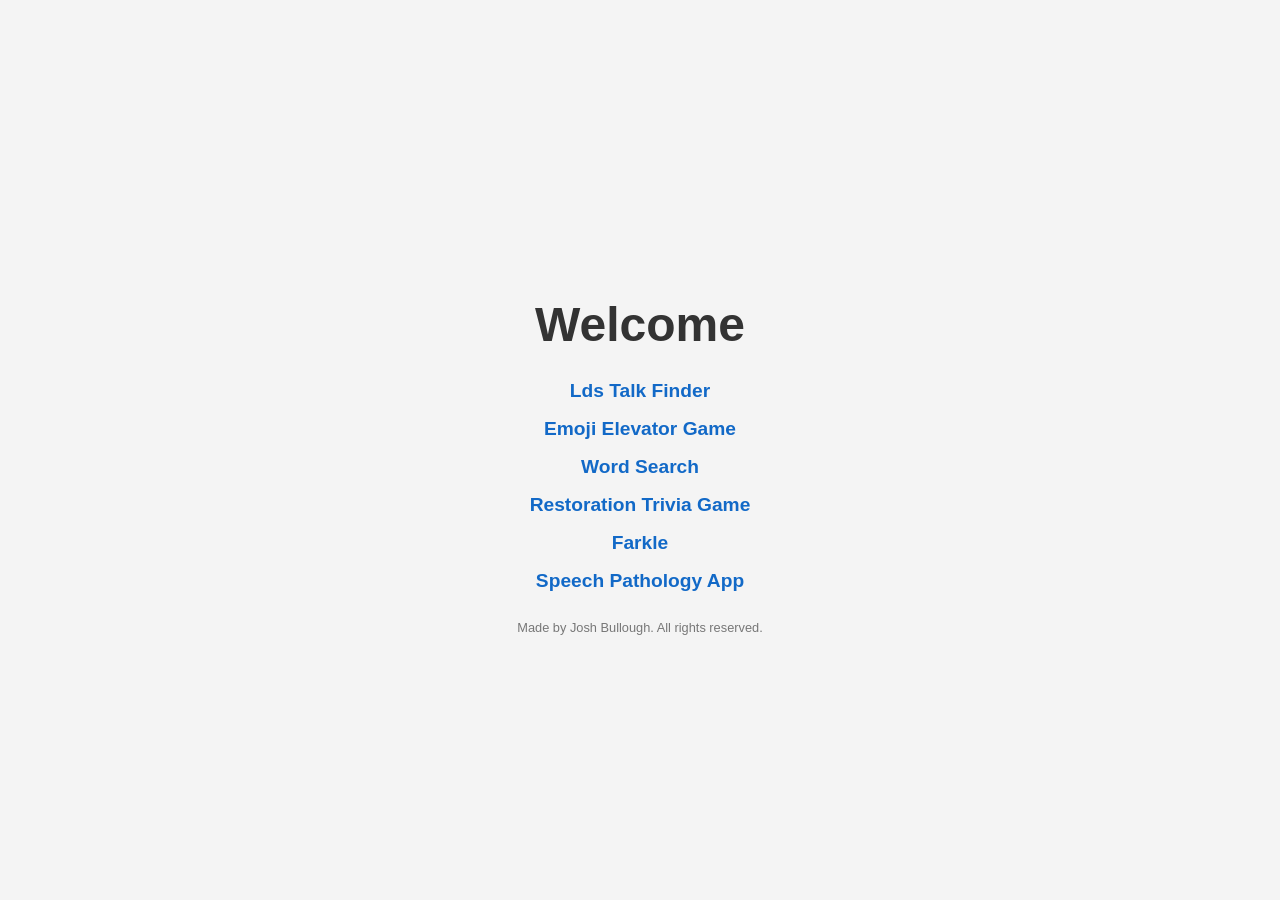
==== index.html @ 5ce68350 "updated links" ====
<!doctype html>

<html>
    <head>
        <meta charset="utf-8">
        <meta name="viewport" content="width=device-width,initial-scale=1"/>
        <title>Creative Lounge</title>

        <!-- Load external CSS styles -->
        <link rel="stylesheet" href="styles.css">

    </head>

    <body>
        <h1>Welcome</h1>
        <div class="links-container">
            <div class="link-card"><a href="/talk-finder/" target="_blank">Lds Talk Finder</a></div>
            <div class="link-card"><a href="/emoji-elevator-game/" target="_blank">Emoji Elevator Game</a></div>
            <div class="link-card"><a href="/word-search/" target="_blank">Word Search</a></div>
            <div class="link-card"><a href="/church-trivia-game/" target="_blank">Restoration Trivia Game</a></div>
            <div class="link-card"><a href="/farkle/" target="_blank">Farkle</a></div>
            <div class="link-card"><a href="/speech-pathology-app/" target="_blank">Speech Pathology App</a></div>
        </div>
        <footer>
            Made by Josh Bullough. All rights reserved.
        </footer>
        <script src="scripts.js"></script>
    </body>

</html>
---- styles.css ----
/* Place your CSS styles in this file */

body {
    font-family: 'Roboto', sans-serif;
    background-color: #f4f4f4;
    color: #333;
    margin: 0;
    padding: 0;
    display: flex;
    flex-direction: column;
    align-items: center;
    justify-content: center;
    height: 100vh;
    text-align: center;
    transition: all 4s linear;
}

h1 {
    margin-bottom: 20px;
    font-size: 3em;
    cursor: pointer;
}

/* h1:hover + .rotater {
    transform: rotate(360deg);
} */

.links-container {
    display: flex;
    flex-direction: column;
    align-items: center;
}

.links-container a {
    text-decoration: none;
    color: #1269c7;
    margin: 10px 0;
    font-weight: 700;
    font-size: 1.2em;
    transition: font-size 1s linear;
}

.links-container a:hover {
    font-size: 1.3em;
}

.link-card {
    padding: 8px;
}

footer {
    margin-top: 20px;
    font-size: 0.8em;
    color: #777;
}

@media (max-width: 600px) {
    h1 {
        font-size: 2em;
    }
    .links a {
        font-size: 1em;
    }
}
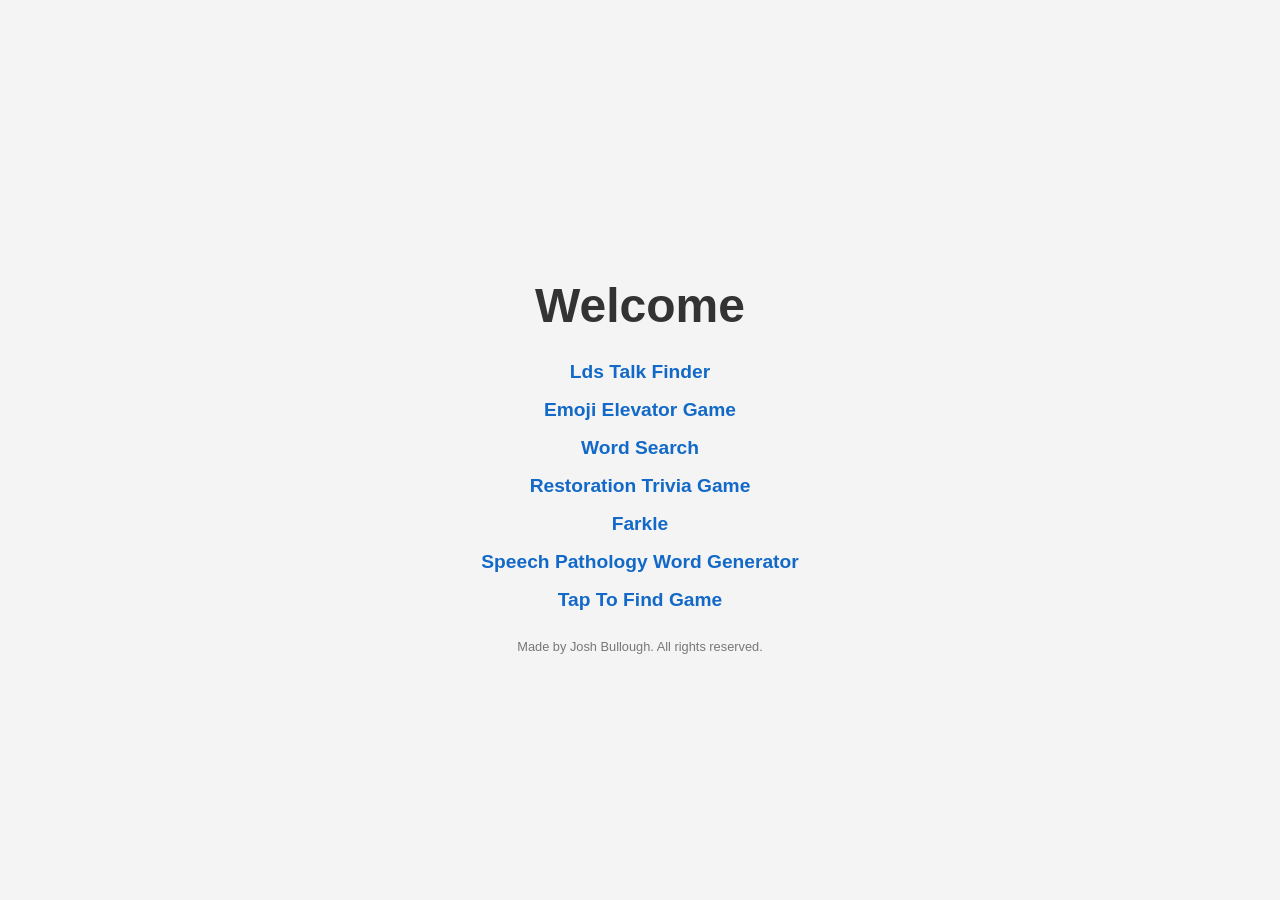
==== commit a75256f5: "Updated and added links" ====
--- a/index.html
+++ b/index.html
@@ -19,7 +19,8 @@
             <div class="link-card"><a href="/word-search/" target="_blank">Word Search</a></div>
             <div class="link-card"><a href="/church-trivia-game/" target="_blank">Restoration Trivia Game</a></div>
             <div class="link-card"><a href="/farkle/" target="_blank">Farkle</a></div>
-            <div class="link-card"><a href="/speech-pathology-app/" target="_blank">Speech Pathology App</a></div>
+            <div class="link-card"><a href="/speech-pathology-app/" target="_blank">Speech Pathology Word Generator</a></div>
+            <div class="link-card"><a href="/tap-to-find/" target="_blank">Tap To Find Game</a></div>
         </div>
         <footer>
             Made by Josh Bullough. All rights reserved.
@@ -27,4 +28,4 @@
         <script src="scripts.js"></script>
     </body>
 
-</html>+</html>
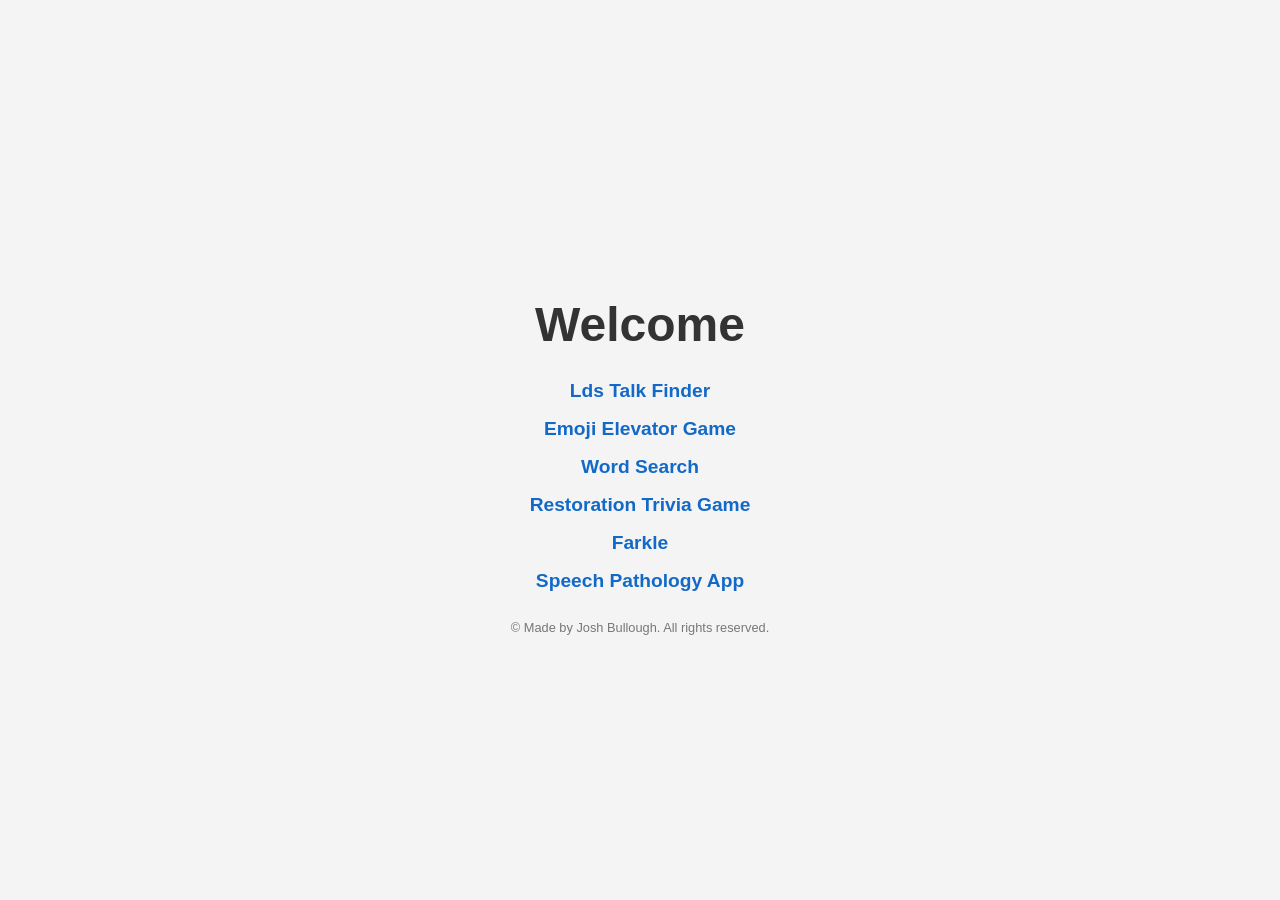
==== commit 6f1485e5: "added missing copyright symbol" ====
--- a/index.html
+++ b/index.html
@@ -19,13 +19,12 @@
             <div class="link-card"><a href="/word-search/" target="_blank">Word Search</a></div>
             <div class="link-card"><a href="/church-trivia-game/" target="_blank">Restoration Trivia Game</a></div>
             <div class="link-card"><a href="/farkle/" target="_blank">Farkle</a></div>
-            <div class="link-card"><a href="/speech-pathology-app/" target="_blank">Speech Pathology Word Generator</a></div>
-            <div class="link-card"><a href="/tap-to-find/" target="_blank">Tap To Find Game</a></div>
+            <div class="link-card"><a href="/speech-pathology-app/" target="_blank">Speech Pathology App</a></div>
         </div>
         <footer>
-            Made by Josh Bullough. All rights reserved.
+            © Made by Josh Bullough. All rights reserved.
         </footer>
         <script src="scripts.js"></script>
     </body>
 
-</html>
+</html>
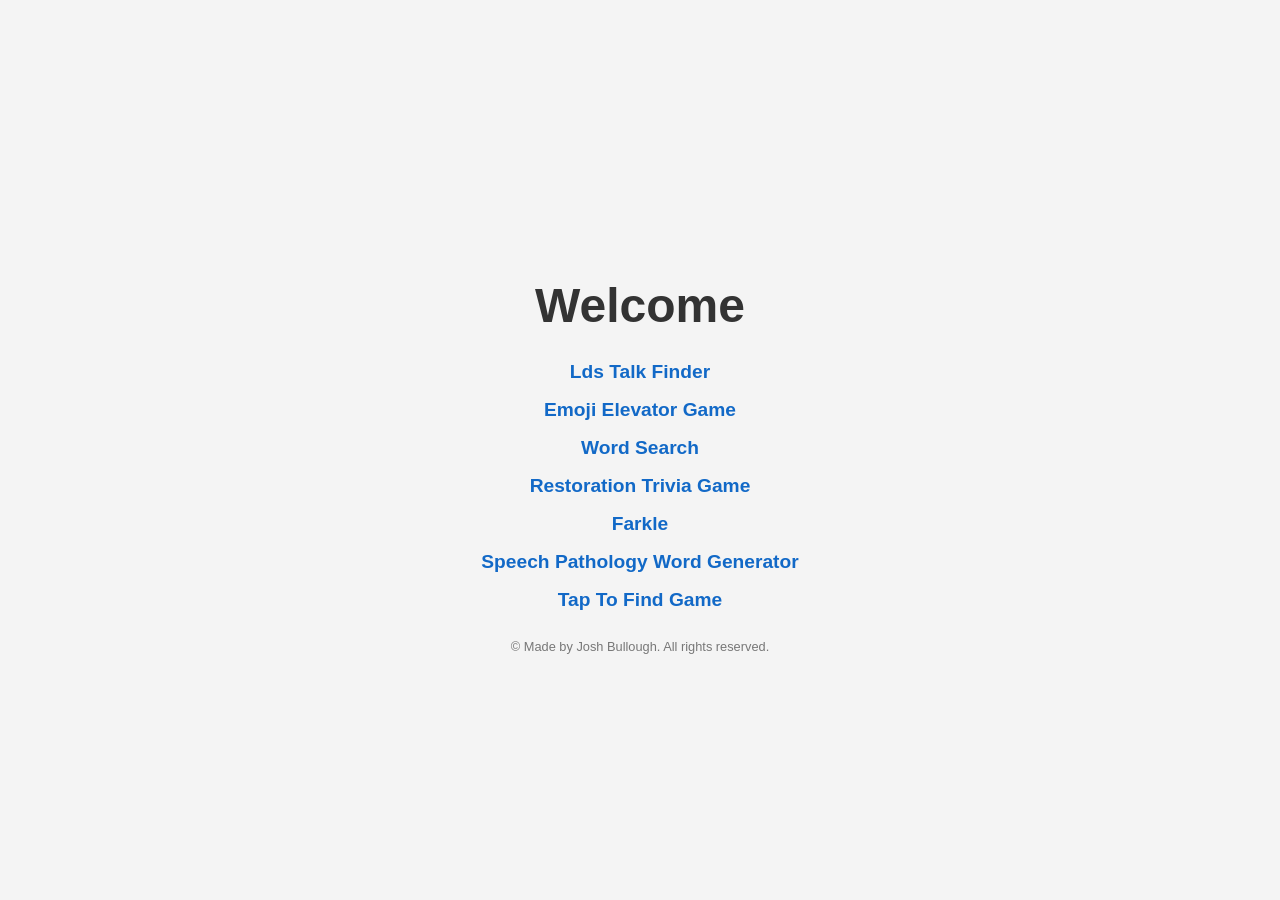
==== commit 845e2ae2: "Merge branch 'main' of https://github.com/joshbullough96/creative-lounge" ====
--- a/index.html
+++ b/index.html
@@ -19,7 +19,8 @@
             <div class="link-card"><a href="/word-search/" target="_blank">Word Search</a></div>
             <div class="link-card"><a href="/church-trivia-game/" target="_blank">Restoration Trivia Game</a></div>
             <div class="link-card"><a href="/farkle/" target="_blank">Farkle</a></div>
-            <div class="link-card"><a href="/speech-pathology-app/" target="_blank">Speech Pathology App</a></div>
+            <div class="link-card"><a href="/speech-pathology-app/" target="_blank">Speech Pathology Word Generator</a></div>
+            <div class="link-card"><a href="/tap-to-find/" target="_blank">Tap To Find Game</a></div>
         </div>
         <footer>
             © Made by Josh Bullough. All rights reserved.
@@ -27,4 +28,4 @@
         <script src="scripts.js"></script>
     </body>
 
-</html>+</html>
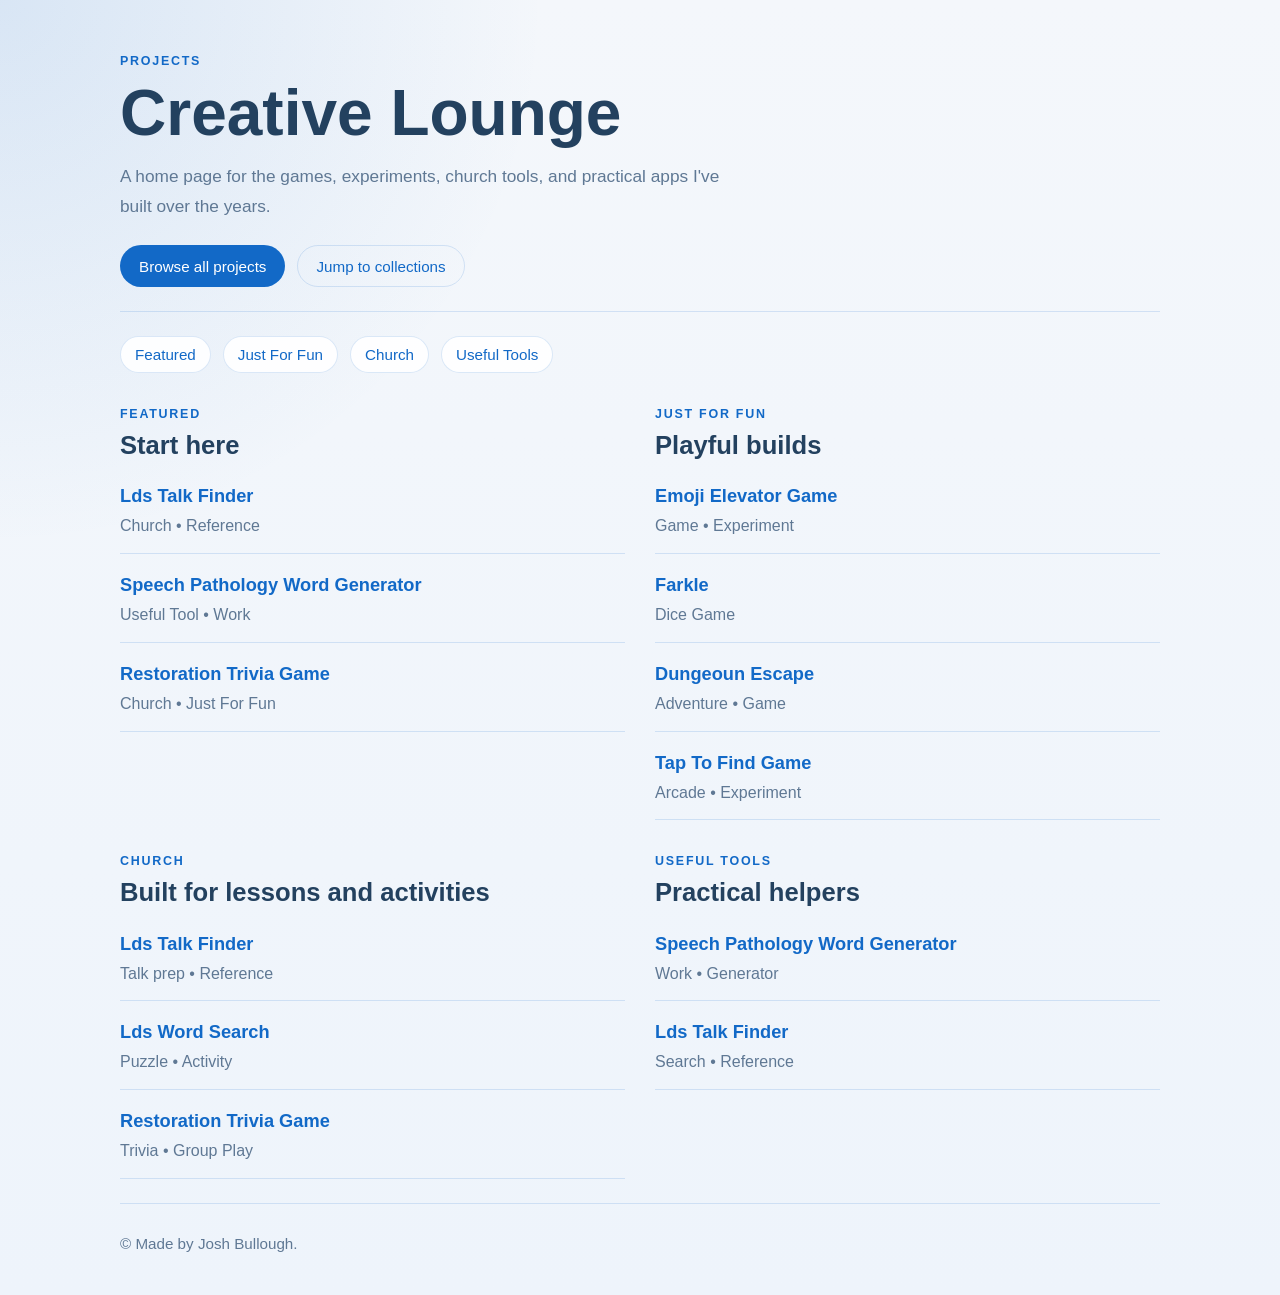
==== commit fe11d56c: "updated look" ====
--- a/index.html
+++ b/index.html
@@ -1,31 +1,124 @@
 <!doctype html>
-
-<html>
+<html lang="en">
     <head>
         <meta charset="utf-8">
-        <meta name="viewport" content="width=device-width,initial-scale=1"/>
+        <meta name="viewport" content="width=device-width, initial-scale=1">
         <title>Creative Lounge</title>
+        <link rel="stylesheet" href="styles.css">
+    </head>
+    <body class="page-home">
+        <main class="page-shell">
+            <section class="hero">
+                <p class="eyebrow">Projects</p>
+                <h1>Creative Lounge</h1>
+                <p class="hero-copy">
+                    A home page for the games, experiments, church tools, and practical apps
+                    I've built over the years.
+                </p>
+                <div class="hero-actions">
+                    <a class="button button-primary" href="projects.html">Browse all projects</a>
+                    <a class="button button-secondary" href="#collections">Jump to collections</a>
+                </div>
+            </section>
 
-        <!-- Load external CSS styles -->
-        <link rel="stylesheet" href="styles.css">
+            <section class="category-strip" aria-label="Collections overview">
+                <div class="category-pill">Featured</div>
+                <div class="category-pill">Just For Fun</div>
+                <div class="category-pill">Church</div>
+                <div class="category-pill">Useful Tools</div>
+            </section>
 
-    </head>
+            <section class="collection-grid" id="collections">
+                <article class="collection-card">
+                    <div class="section-heading">
+                        <p class="section-kicker">Featured</p>
+                        <h2>Start here</h2>
+                    </div>
+                    <div class="project-list">
+                        <a class="project-card project-card-featured" href="/talk-finder/" target="_blank" rel="noreferrer">
+                            <span class="project-title">Lds Talk Finder</span>
+                            <span class="project-meta">Church &bull; Reference</span>
+                        </a>
+                        <a class="project-card project-card-featured" href="/speech-pathology-app/" target="_blank" rel="noreferrer">
+                            <span class="project-title">Speech Pathology Word Generator</span>
+                            <span class="project-meta">Useful Tool &bull; Work</span>
+                        </a>
+                        <a class="project-card project-card-featured" href="/church-trivia-game/" target="_blank" rel="noreferrer">
+                            <span class="project-title">Restoration Trivia Game</span>
+                            <span class="project-meta">Church &bull; Just For Fun</span>
+                        </a>
+                    </div>
+                </article>
 
-    <body>
-        <h1>Welcome</h1>
-        <div class="links-container">
-            <div class="link-card"><a href="/talk-finder/" target="_blank">Lds Talk Finder</a></div>
-            <div class="link-card"><a href="/emoji-elevator-game/" target="_blank">Emoji Elevator Game</a></div>
-            <div class="link-card"><a href="/word-search/" target="_blank">Word Search</a></div>
-            <div class="link-card"><a href="/church-trivia-game/" target="_blank">Restoration Trivia Game</a></div>
-            <div class="link-card"><a href="/farkle/" target="_blank">Farkle</a></div>
-            <div class="link-card"><a href="/speech-pathology-app/" target="_blank">Speech Pathology Word Generator</a></div>
-            <div class="link-card"><a href="/tap-to-find/" target="_blank">Tap To Find Game</a></div>
-        </div>
-        <footer>
-            © Made by Josh Bullough. All rights reserved.
+                <article class="collection-card">
+                    <div class="section-heading">
+                        <p class="section-kicker">Just For Fun</p>
+                        <h2>Playful builds</h2>
+                    </div>
+                    <div class="project-list">
+                        <a class="project-card" href="/emoji-elevator-game/" target="_blank" rel="noreferrer">
+                            <span class="project-title">Emoji Elevator Game</span>
+                            <span class="project-meta">Game &bull; Experiment</span>
+                        </a>
+                        <a class="project-card" href="/farkle/" target="_blank" rel="noreferrer">
+                            <span class="project-title">Farkle</span>
+                            <span class="project-meta">Dice Game</span>
+                        </a>
+                        <a class="project-card" href="/dungeoun-escape/" target="_blank" rel="noreferrer">
+                            <span class="project-title">Dungeoun Escape</span>
+                            <span class="project-meta">Adventure &bull; Game</span>
+                        </a>
+                        <a class="project-card" href="/tap-to-find/" target="_blank" rel="noreferrer">
+                            <span class="project-title">Tap To Find Game</span>
+                            <span class="project-meta">Arcade &bull; Experiment</span>
+                        </a>
+                    </div>
+                </article>
+
+                <article class="collection-card">
+                    <div class="section-heading">
+                        <p class="section-kicker">Church</p>
+                        <h2>Built for lessons and activities</h2>
+                    </div>
+                    <div class="project-list">
+                        <a class="project-card" href="/talk-finder/" target="_blank" rel="noreferrer">
+                            <span class="project-title">Lds Talk Finder</span>
+                            <span class="project-meta">Talk prep &bull; Reference</span>
+                        </a>
+                        <a class="project-card" href="/word-search/" target="_blank" rel="noreferrer">
+                            <span class="project-title">Lds Word Search</span>
+                            <span class="project-meta">Puzzle &bull; Activity</span>
+                        </a>
+                        <a class="project-card" href="/church-trivia-game/" target="_blank" rel="noreferrer">
+                            <span class="project-title">Restoration Trivia Game</span>
+                            <span class="project-meta">Trivia &bull; Group Play</span>
+                        </a>
+                    </div>
+                </article>
+
+                <article class="collection-card">
+                    <div class="section-heading">
+                        <p class="section-kicker">Useful Tools</p>
+                        <h2>Practical helpers</h2>
+                    </div>
+                    <div class="project-list">
+                        <a class="project-card" href="/speech-pathology-app/" target="_blank" rel="noreferrer">
+                            <span class="project-title">Speech Pathology Word Generator</span>
+                            <span class="project-meta">Work &bull; Generator</span>
+                        </a>
+                        <a class="project-card" href="/talk-finder/" target="_blank" rel="noreferrer">
+                            <span class="project-title">Lds Talk Finder</span>
+                            <span class="project-meta">Search &bull; Reference</span>
+                        </a>
+                    </div>
+                </article>
+            </section>
+        </main>
+
+        <footer class="site-footer">
+            <p>&copy; Made by Josh Bullough.</p>
         </footer>
-        <script src="scripts.js"></script>
+
+        <script src="script.js"></script>
     </body>
-
 </html>
--- a/styles.css
+++ b/styles.css
@@ -1,64 +1,273 @@
-/* Place your CSS styles in this file */
+:root {
+    --bg: #f4f7fb;
+    --bg-accent: #eef4fb;
+    --surface: rgba(255, 255, 255, 0.88);
+    --text: #23415f;
+    --muted: #5f7894;
+    --line: rgba(18, 105, 199, 0.15);
+    --primary: #1269c7;
+    --primary-soft: rgba(18, 105, 199, 0.08);
+    --shadow: 0 10px 24px rgba(18, 105, 199, 0.08);
+}
+
+* {
+    box-sizing: border-box;
+}
+
+html {
+    scroll-behavior: smooth;
+}
 
 body {
-    font-family: 'Roboto', sans-serif;
-    background-color: #f4f4f4;
-    color: #333;
     margin: 0;
-    padding: 0;
+    min-height: 100vh;
+    font-family: "Segoe UI", Tahoma, Geneva, Verdana, sans-serif;
+    color: var(--text);
+    background:
+        radial-gradient(circle at top left, rgba(18, 105, 199, 0.12), transparent 30%),
+        linear-gradient(180deg, var(--bg), var(--bg-accent));
+}
+
+a {
+    color: inherit;
+}
+
+.page-shell {
+    width: min(1040px, calc(100% - 32px));
+    margin: 0 auto;
+    padding: 36px 0 24px;
+}
+
+.hero {
+    padding: 18px 0 24px;
+    border-bottom: 1px solid var(--line);
+}
+
+.hero-compact {
+    padding-bottom: 20px;
+}
+
+.eyebrow,
+.section-kicker {
+    margin: 0 0 10px;
+    text-transform: uppercase;
+    letter-spacing: 0.14em;
+    font-size: 0.78rem;
+    color: var(--primary);
+    font-weight: 700;
+}
+
+h1,
+h2 {
+    margin: 0;
+    line-height: 1.1;
+}
+
+h1 {
+    font-size: clamp(2.4rem, 6vw, 4rem);
+}
+
+h2 {
+    font-size: 1.6rem;
+}
+
+.hero-copy {
+    max-width: 620px;
+    margin: 14px 0 0;
+    font-size: 1.08rem;
+    line-height: 1.7;
+    color: var(--muted);
+}
+
+.hero-actions,
+.filters,
+.tag-row,
+.category-strip {
     display: flex;
-    flex-direction: column;
+    flex-wrap: wrap;
+    gap: 12px;
+}
+
+.hero-actions,
+.category-strip,
+.filters {
+    margin-top: 24px;
+}
+
+.button,
+.filter-button,
+.category-pill,
+.tag {
+    border-radius: 999px;
+    font-size: 0.95rem;
+}
+
+.button,
+.filter-button {
+    transition: transform 180ms ease, background-color 180ms ease, border-color 180ms ease;
+}
+
+.button:hover,
+.filter-button:hover,
+.project-card:hover,
+.catalog-card:hover {
+    transform: translateY(-1px);
+}
+
+.button {
+    display: inline-flex;
     align-items: center;
     justify-content: center;
-    height: 100vh;
-    text-align: center;
-    transition: all 4s linear;
-}
-
-h1 {
-    margin-bottom: 20px;
-    font-size: 3em;
+    min-height: 42px;
+    padding: 0 18px;
+    text-decoration: none;
+    border: 1px solid transparent;
+}
+
+.button-primary {
+    background: var(--primary);
+    color: #fff;
+}
+
+.button-secondary {
+    background: transparent;
+    border-color: var(--line);
+    color: var(--primary);
+}
+
+.category-pill,
+.filter-button,
+.tag {
+    border: 1px solid var(--line);
+    background: rgba(255, 255, 255, 0.9);
+    color: var(--primary);
+}
+
+.category-pill,
+.tag {
+    padding: 9px 14px;
+}
+
+.filter-button {
+    padding: 9px 16px;
     cursor: pointer;
-}
-
-/* h1:hover + .rotater {
-    transform: rotate(360deg);
-} */
-
-.links-container {
-    display: flex;
-    flex-direction: column;
-    align-items: center;
-}
-
-.links-container a {
+    font-family: inherit;
+}
+
+.filter-button.is-active {
+    background: var(--primary);
+    border-color: var(--primary);
+    color: #fff;
+}
+
+.collection-grid,
+.catalog-grid {
+    display: grid;
+    gap: 30px;
+    margin-top: 30px;
+}
+
+.collection-grid {
+    grid-template-columns: repeat(2, minmax(0, 1fr));
+}
+
+.section-heading {
+    margin-bottom: 12px;
+}
+
+.collection-card {
+    padding: 4px 0 0;
+}
+
+.project-list {
+    display: grid;
+    gap: 6px;
+}
+
+.project-card,
+.catalog-card {
     text-decoration: none;
-    color: #1269c7;
-    margin: 10px 0;
+    transition: transform 180ms ease, background-color 180ms ease;
+}
+
+.project-card {
+    display: block;
+    padding: 14px 0;
+    border-bottom: 1px solid var(--line);
+}
+
+.project-card:hover,
+.catalog-card:hover {
+    background: var(--primary-soft);
+}
+
+.project-title,
+.project-description,
+.project-meta {
+    display: block;
+}
+
+.project-title {
+    font-size: 1.14rem;
     font-weight: 700;
-    font-size: 1.2em;
-    transition: font-size 1s linear;
-}
-
-.links-container a:hover {
-    font-size: 1.3em;
-}
-
-.link-card {
-    padding: 8px;
-}
-
-footer {
-    margin-top: 20px;
-    font-size: 0.8em;
-    color: #777;
+    color: var(--primary);
+}
+
+.project-meta,
+.project-description {
+    margin-top: 7px;
+    color: var(--muted);
+    line-height: 1.55;
+}
+
+.catalog-grid {
+    grid-template-columns: repeat(3, minmax(0, 1fr));
+}
+
+.catalog-card {
+    padding: 18px 14px 20px;
+    border-radius: 18px;
+    background: var(--surface);
+    box-shadow: var(--shadow);
+}
+
+.catalog-card.is-hidden {
+    display: none;
+}
+
+.site-footer {
+    width: min(1040px, calc(100% - 32px));
+    margin: 0 auto;
+    padding: 16px 0 28px;
+    border-top: 1px solid var(--line);
+    color: var(--muted);
+    font-size: 0.95rem;
+}
+
+@media (max-width: 920px) {
+    .collection-grid,
+    .catalog-grid {
+        grid-template-columns: 1fr;
+    }
 }
 
 @media (max-width: 600px) {
+    .page-shell {
+        width: min(100% - 20px, 1040px);
+        padding-top: 20px;
+    }
+
     h1 {
-        font-size: 2em;
-    }
-    .links a {
-        font-size: 1em;
-    }
-}
+        font-size: 2.4rem;
+    }
+
+    .hero-copy,
+    .project-description,
+    .project-meta {
+        font-size: 0.98rem;
+    }
+
+    .catalog-card {
+        padding: 16px 12px 18px;
+    }
+}
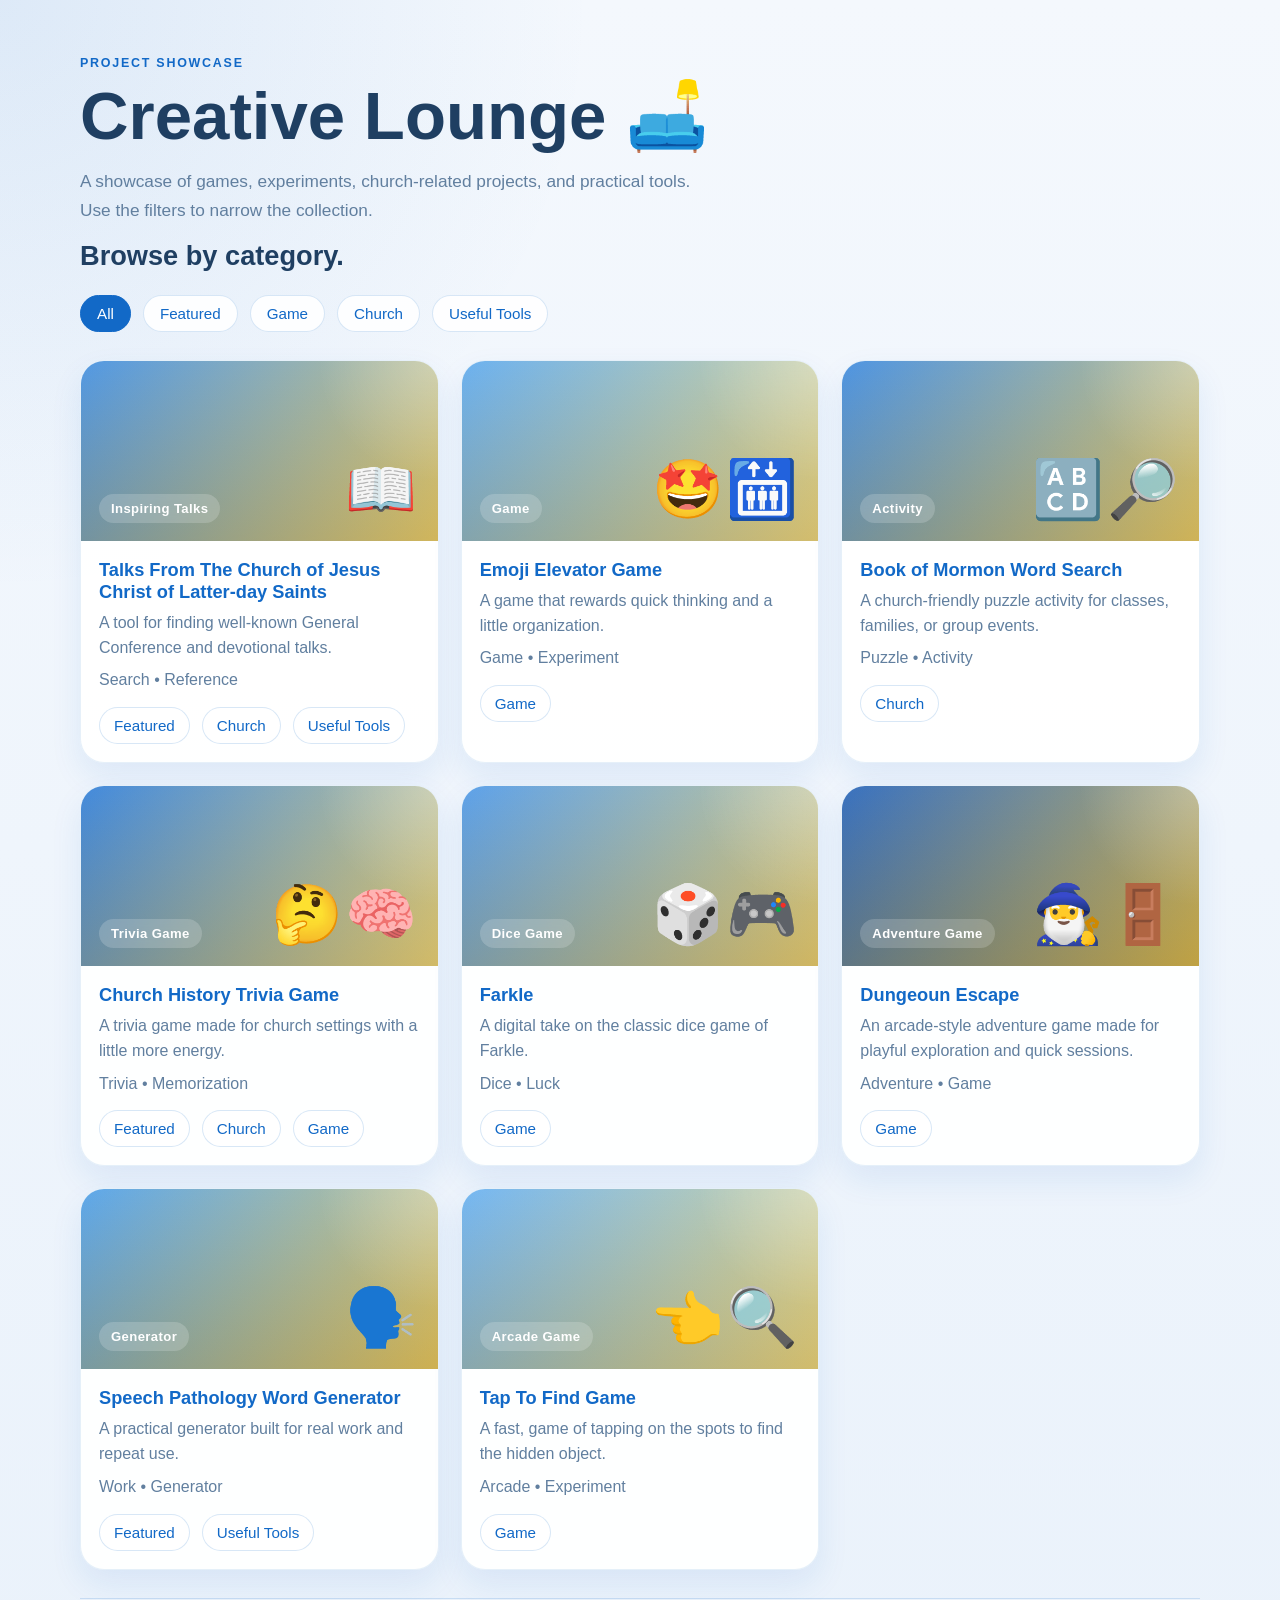
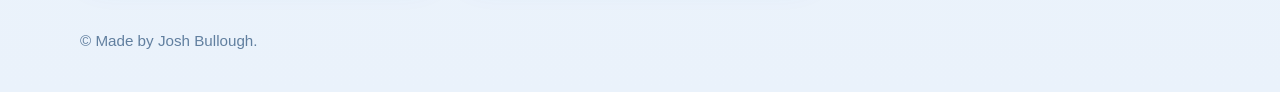
==== commit 66b3fd21: "Updated layout and behavior." ====
--- a/index.html
+++ b/index.html
@@ -6,112 +6,152 @@
         <title>Creative Lounge</title>
         <link rel="stylesheet" href="styles.css">
     </head>
-    <body class="page-home">
+    <body class="page-projects">
         <main class="page-shell">
-            <section class="hero">
-                <p class="eyebrow">Projects</p>
-                <h1>Creative Lounge</h1>
+            <section class="hero hero-compact">
+                <p class="eyebrow">Project Showcase</p>
+                <h1>Creative Lounge 🛋️</h1>
                 <p class="hero-copy">
-                    A home page for the games, experiments, church tools, and practical apps
-                    I've built over the years.
+                    A showcase of games, experiments, church-related projects, and practical
+                    tools. Use the filters to narrow the collection.
                 </p>
-                <div class="hero-actions">
-                    <a class="button button-primary" href="projects.html">Browse all projects</a>
-                    <a class="button button-secondary" href="#collections">Jump to collections</a>
-                </div>
             </section>
 
-            <section class="category-strip" aria-label="Collections overview">
-                <div class="category-pill">Featured</div>
-                <div class="category-pill">Just For Fun</div>
-                <div class="category-pill">Church</div>
-                <div class="category-pill">Useful Tools</div>
+            
+            <h2>Browse by category.</h2>
+            <section class="filters" aria-label="Project filters">
+                <button class="filter-button is-active" type="button" data-filter="all">All</button>
+                <button class="filter-button" type="button" data-filter="featured">Featured</button>
+                <button class="filter-button" type="button" data-filter="game">Game</button>
+                <button class="filter-button" type="button" data-filter="church">Church</button>
+                <button class="filter-button" type="button" data-filter="tools">Useful Tools</button>
             </section>
 
-            <section class="collection-grid" id="collections">
-                <article class="collection-card">
-                    <div class="section-heading">
-                        <p class="section-kicker">Featured</p>
-                        <h2>Start here</h2>
-                    </div>
-                    <div class="project-list">
-                        <a class="project-card project-card-featured" href="/talk-finder/" target="_blank" rel="noreferrer">
-                            <span class="project-title">Lds Talk Finder</span>
-                            <span class="project-meta">Church &bull; Reference</span>
-                        </a>
-                        <a class="project-card project-card-featured" href="/speech-pathology-app/" target="_blank" rel="noreferrer">
-                            <span class="project-title">Speech Pathology Word Generator</span>
-                            <span class="project-meta">Useful Tool &bull; Work</span>
-                        </a>
-                        <a class="project-card project-card-featured" href="/church-trivia-game/" target="_blank" rel="noreferrer">
-                            <span class="project-title">Restoration Trivia Game</span>
-                            <span class="project-meta">Church &bull; Just For Fun</span>
-                        </a>
-                    </div>
-                </article>
+            <section class="catalog-grid showcase-grid">
+                <a class="catalog-card showcase-card preview-talk" data-tags="featured church tools" href="/talk-finder/" target="_blank" rel="noreferrer">
+                    <span class="showcase-preview">
+                        <span class="preview-label">Inspiring Talks</span>
+                        <span class="preview-mark">📖</span>
+                    </span>
+                    <span class="showcase-body">
+                        <span class="project-title">Talks From The Church of Jesus Christ of Latter-day Saints</span>
+                        <span class="project-description">A tool for finding well-known General Conference and devotional talks.</span>
+                        <span class="project-meta">Search &bull; Reference</span>
+                        <span class="tag-row">
+                            <span class="tag">Featured</span>
+                            <span class="tag">Church</span>
+                            <span class="tag">Useful Tools</span>
+                        </span>
+                    </span>
+                </a>
 
-                <article class="collection-card">
-                    <div class="section-heading">
-                        <p class="section-kicker">Just For Fun</p>
-                        <h2>Playful builds</h2>
-                    </div>
-                    <div class="project-list">
-                        <a class="project-card" href="/emoji-elevator-game/" target="_blank" rel="noreferrer">
-                            <span class="project-title">Emoji Elevator Game</span>
-                            <span class="project-meta">Game &bull; Experiment</span>
-                        </a>
-                        <a class="project-card" href="/farkle/" target="_blank" rel="noreferrer">
-                            <span class="project-title">Farkle</span>
-                            <span class="project-meta">Dice Game</span>
-                        </a>
-                        <a class="project-card" href="/dungeoun-escape/" target="_blank" rel="noreferrer">
-                            <span class="project-title">Dungeoun Escape</span>
-                            <span class="project-meta">Adventure &bull; Game</span>
-                        </a>
-                        <a class="project-card" href="/tap-to-find/" target="_blank" rel="noreferrer">
-                            <span class="project-title">Tap To Find Game</span>
-                            <span class="project-meta">Arcade &bull; Experiment</span>
-                        </a>
-                    </div>
-                </article>
+                <a class="catalog-card showcase-card preview-emoji" data-tags="game" href="/emoji-elevator-game/" target="_blank" rel="noreferrer">
+                    <span class="showcase-preview">
+                        <span class="preview-label">Game</span>
+                        <span class="preview-mark">🤩🛗</span>
+                    </span>
+                    <span class="showcase-body">
+                        <span class="project-title">Emoji Elevator Game</span>
+                        <span class="project-description">A game that rewards quick thinking and a little organization.</span>
+                        <span class="project-meta">Game &bull; Experiment</span>
+                        <span class="tag-row">
+                            <span class="tag">Game</span>
+                        </span>
+                    </span>
+                </a>
 
-                <article class="collection-card">
-                    <div class="section-heading">
-                        <p class="section-kicker">Church</p>
-                        <h2>Built for lessons and activities</h2>
-                    </div>
-                    <div class="project-list">
-                        <a class="project-card" href="/talk-finder/" target="_blank" rel="noreferrer">
-                            <span class="project-title">Lds Talk Finder</span>
-                            <span class="project-meta">Talk prep &bull; Reference</span>
-                        </a>
-                        <a class="project-card" href="/word-search/" target="_blank" rel="noreferrer">
-                            <span class="project-title">Lds Word Search</span>
-                            <span class="project-meta">Puzzle &bull; Activity</span>
-                        </a>
-                        <a class="project-card" href="/church-trivia-game/" target="_blank" rel="noreferrer">
-                            <span class="project-title">Restoration Trivia Game</span>
-                            <span class="project-meta">Trivia &bull; Group Play</span>
-                        </a>
-                    </div>
-                </article>
+                <a class="catalog-card showcase-card preview-wordsearch" data-tags="church" href="/word-search/" target="_blank" rel="noreferrer">
+                    <span class="showcase-preview">
+                        <span class="preview-label">Activity</span>
+                        <span class="preview-mark">🔠🔎</span>
+                    </span>
+                    <span class="showcase-body">
+                        <span class="project-title">Book of Mormon Word Search</span>
+                        <span class="project-description">A church-friendly puzzle activity for classes, families, or group events.</span>
+                        <span class="project-meta">Puzzle &bull; Activity</span>
+                        <span class="tag-row">
+                            <span class="tag">Church</span>
+                        </span>
+                    </span>
+                </a>
 
-                <article class="collection-card">
-                    <div class="section-heading">
-                        <p class="section-kicker">Useful Tools</p>
-                        <h2>Practical helpers</h2>
-                    </div>
-                    <div class="project-list">
-                        <a class="project-card" href="/speech-pathology-app/" target="_blank" rel="noreferrer">
-                            <span class="project-title">Speech Pathology Word Generator</span>
-                            <span class="project-meta">Work &bull; Generator</span>
-                        </a>
-                        <a class="project-card" href="/talk-finder/" target="_blank" rel="noreferrer">
-                            <span class="project-title">Lds Talk Finder</span>
-                            <span class="project-meta">Search &bull; Reference</span>
-                        </a>
-                    </div>
-                </article>
+                <a class="catalog-card showcase-card preview-trivia" data-tags="featured church game" href="/church-trivia-game/" target="_blank" rel="noreferrer">
+                    <span class="showcase-preview">
+                        <span class="preview-label">Trivia Game</span>
+                        <span class="preview-mark">🤔🧠</span>
+                    </span>
+                    <span class="showcase-body">
+                        <span class="project-title">Church History Trivia Game</span>
+                        <span class="project-description">A trivia game made for church settings with a little more energy.</span>
+                        <span class="project-meta">Trivia &bull; Memorization</span>
+                        <span class="tag-row">
+                            <span class="tag">Featured</span>
+                            <span class="tag">Church</span>
+                            <span class="tag">Game</span>
+                        </span>
+                    </span>
+                </a>
+
+                <a class="catalog-card showcase-card preview-farkle" data-tags="game" href="/farkle/" target="_blank" rel="noreferrer">
+                    <span class="showcase-preview">
+                        <span class="preview-label">Dice Game</span>
+                        <span class="preview-mark">🎲🎮</span>
+                    </span>
+                    <span class="showcase-body">
+                        <span class="project-title">Farkle</span>
+                        <span class="project-description">A digital take on the classic dice game of Farkle.</span>
+                        <span class="project-meta">Dice &bull; Luck</span>
+                        <span class="tag-row">
+                            <span class="tag">Game</span>
+                        </span>
+                    </span>
+                </a>
+
+                <a class="catalog-card showcase-card preview-dungeon" data-tags="game" href="/dungeoun-escape/" target="_blank" rel="noreferrer">
+                    <span class="showcase-preview">
+                        <span class="preview-label">Adventure Game</span>
+                        <span class="preview-mark">🧙‍♂️🚪</span>
+                    </span>
+                    <span class="showcase-body">
+                        <span class="project-title">Dungeoun Escape</span>
+                        <span class="project-description">An arcade-style adventure game made for playful exploration and quick sessions.</span>
+                        <span class="project-meta">Adventure &bull; Game</span>
+                        <span class="tag-row">
+                            <span class="tag">Game</span>
+                        </span>
+                    </span>
+                </a>
+
+                <a class="catalog-card showcase-card preview-speech" data-tags="featured tools" href="/speech-pathology-app/" target="_blank" rel="noreferrer">
+                    <span class="showcase-preview">
+                        <span class="preview-label">Generator</span>
+                        <span class="preview-mark">🗣️</span>
+                    </span>
+                    <span class="showcase-body">
+                        <span class="project-title">Speech Pathology Word Generator</span>
+                        <span class="project-description">A practical generator built for real work and repeat use.</span>
+                        <span class="project-meta">Work &bull; Generator</span>
+                        <span class="tag-row">
+                            <span class="tag">Featured</span>
+                            <span class="tag">Useful Tools</span>
+                        </span>
+                    </span>
+                </a>
+
+                <a class="catalog-card showcase-card preview-tap" data-tags="game" href="/tap-to-find/" target="_blank" rel="noreferrer">
+                    <span class="showcase-preview">
+                        <span class="preview-label">Arcade Game</span>
+                        <span class="preview-mark">👈🔍</span>
+                    </span>
+                    <span class="showcase-body">
+                        <span class="project-title">Tap To Find Game</span>
+                        <span class="project-description">A fast, game of tapping on the spots to find the hidden object.</span>
+                        <span class="project-meta">Arcade &bull; Experiment</span>
+                        <span class="tag-row">
+                            <span class="tag">Game</span>
+                        </span>
+                    </span>
+                </a>
             </section>
         </main>
 
--- a/styles.css
+++ b/styles.css
@@ -1,13 +1,14 @@
 :root {
-    --bg: #f4f7fb;
-    --bg-accent: #eef4fb;
-    --surface: rgba(255, 255, 255, 0.88);
-    --text: #23415f;
-    --muted: #5f7894;
-    --line: rgba(18, 105, 199, 0.15);
+    --bg: #f4f8fd;
+    --bg-accent: #eaf2fb;
+    --surface: rgba(255, 255, 255, 0.94);
+    --text: #1f3f62;
+    --muted: #617f9f;
+    --line: rgba(18, 105, 199, 0.16);
     --primary: #1269c7;
+    --primary-strong: #0d56a3;
     --primary-soft: rgba(18, 105, 199, 0.08);
-    --shadow: 0 10px 24px rgba(18, 105, 199, 0.08);
+    --shadow: 0 14px 32px rgba(18, 105, 199, 0.09);
 }
 
 * {
@@ -24,7 +25,7 @@
     font-family: "Segoe UI", Tahoma, Geneva, Verdana, sans-serif;
     color: var(--text);
     background:
-        radial-gradient(circle at top left, rgba(18, 105, 199, 0.12), transparent 30%),
+        radial-gradient(circle at top left, rgba(18, 105, 199, 0.1), transparent 28%),
         linear-gradient(180deg, var(--bg), var(--bg-accent));
 }
 
@@ -33,18 +34,21 @@
 }
 
 .page-shell {
-    width: min(1040px, calc(100% - 32px));
+    width: min(1120px, calc(100% - 32px));
     margin: 0 auto;
-    padding: 36px 0 24px;
+    padding: 36px 0 28px;
 }
 
 .hero {
-    padding: 18px 0 24px;
-    border-bottom: 1px solid var(--line);
+    padding: 20px 0 24px;
+}
+
+.hero-home {
+    padding-top: 28px;
 }
 
 .hero-compact {
-    padding-bottom: 20px;
+    padding-bottom: 16px;
 }
 
 .eyebrow,
@@ -60,19 +64,19 @@
 h1,
 h2 {
     margin: 0;
-    line-height: 1.1;
+    line-height: 1.08;
 }
 
 h1 {
-    font-size: clamp(2.4rem, 6vw, 4rem);
+    font-size: clamp(2.6rem, 6vw, 4.2rem);
 }
 
 h2 {
-    font-size: 1.6rem;
+    font-size: 1.7rem;
 }
 
 .hero-copy {
-    max-width: 620px;
+    max-width: 640px;
     margin: 14px 0 0;
     font-size: 1.08rem;
     line-height: 1.7;
@@ -103,15 +107,19 @@
 }
 
 .button,
-.filter-button {
-    transition: transform 180ms ease, background-color 180ms ease, border-color 180ms ease;
+.filter-button,
+.showcase-card,
+.overview-card,
+.section-link {
+    transition: transform 180ms ease, background-color 180ms ease, border-color 180ms ease, box-shadow 180ms ease;
 }
 
 .button:hover,
 .filter-button:hover,
-.project-card:hover,
-.catalog-card:hover {
-    transform: translateY(-1px);
+.showcase-card:hover,
+.overview-card:hover,
+.section-link:hover {
+    transform: translateY(-2px);
 }
 
 .button {
@@ -129,6 +137,10 @@
     color: #fff;
 }
 
+.button-primary:hover {
+    background: var(--primary-strong);
+}
+
 .button-secondary {
     background: transparent;
     border-color: var(--line);
@@ -139,7 +151,7 @@
 .filter-button,
 .tag {
     border: 1px solid var(--line);
-    background: rgba(255, 255, 255, 0.9);
+    background: rgba(255, 255, 255, 0.88);
     color: var(--primary);
 }
 
@@ -160,101 +172,231 @@
     color: #fff;
 }
 
-.collection-grid,
+.feature-section,
+.collections-overview {
+    margin-top: 36px;
+}
+
+.section-heading {
+    margin-bottom: 16px;
+}
+
+.section-heading-wide {
+    display: flex;
+    align-items: end;
+    justify-content: space-between;
+    gap: 16px;
+}
+
+.section-link {
+    color: var(--primary);
+    text-decoration: none;
+    font-weight: 700;
+}
+
+.featured-grid {
+    display: grid;
+    grid-template-columns: 1.45fr 1fr 1fr;
+    gap: 22px;
+}
+
 .catalog-grid {
     display: grid;
-    gap: 30px;
-    margin-top: 30px;
-}
-
-.collection-grid {
-    grid-template-columns: repeat(2, minmax(0, 1fr));
-}
-
-.section-heading {
-    margin-bottom: 12px;
-}
-
-.collection-card {
-    padding: 4px 0 0;
-}
-
-.project-list {
-    display: grid;
-    gap: 6px;
-}
-
-.project-card,
-.catalog-card {
+    grid-template-columns: repeat(3, minmax(0, 1fr));
+    gap: 22px;
+    margin-top: 28px;
+}
+
+.showcase-card,
+.overview-card {
     text-decoration: none;
-    transition: transform 180ms ease, background-color 180ms ease;
-}
-
-.project-card {
+}
+
+.showcase-card {
     display: block;
-    padding: 14px 0;
-    border-bottom: 1px solid var(--line);
-}
-
-.project-card:hover,
-.catalog-card:hover {
-    background: var(--primary-soft);
+    overflow: hidden;
+    border-radius: 24px;
+    background: var(--surface);
+    box-shadow: var(--shadow);
+    border: 1px solid rgba(18, 105, 199, 0.1);
+}
+
+.showcase-card:hover {
+    box-shadow: 0 18px 38px rgba(18, 105, 199, 0.14);
+}
+
+.showcase-card-large {
+    grid-row: span 1;
+}
+
+.showcase-preview {
+    position: relative;
+    display: flex;
+    align-items: end;
+    justify-content: space-between;
+    min-height: 180px;
+    padding: 18px;
+    color: #fff;
+}
+
+.preview-label {
+    position: relative;
+    z-index: 1;
+    padding: 7px 12px;
+    border-radius: 999px;
+    background: rgba(255, 255, 255, 0.18);
+    backdrop-filter: blur(6px);
+    font-size: 0.82rem;
+    font-weight: 700;
+    letter-spacing: 0.03em;
+}
+
+.preview-mark {
+    position: relative;
+    z-index: 1;
+    font-size: clamp(2rem, 6vw, 3.6rem);
+    font-weight: 800;
+    letter-spacing: 0.04em;
+}
+
+.showcase-preview::after {
+    content: "";
+    position: absolute;
+    inset: 0;
+    background:
+        radial-gradient(circle at top right, rgba(255, 255, 255, 0.28), transparent 30%),
+        linear-gradient(180deg, rgba(255, 255, 255, 0.02), rgba(0, 0, 0, 0.14));
+}
+
+.showcase-body {
+    display: block;
+    padding: 18px;
 }
 
 .project-title,
 .project-description,
-.project-meta {
+.project-meta,
+.overview-title,
+.overview-copy {
     display: block;
 }
 
-.project-title {
+.project-title,
+.overview-title {
     font-size: 1.14rem;
     font-weight: 700;
     color: var(--primary);
 }
 
+.project-description,
 .project-meta,
-.project-description {
-    margin-top: 7px;
+.overview-copy {
+    margin-top: 8px;
     color: var(--muted);
     line-height: 1.55;
 }
 
-.catalog-grid {
+.tag-row {
+    margin-top: 14px;
+}
+
+.overview-grid {
+    display: grid;
     grid-template-columns: repeat(3, minmax(0, 1fr));
-}
-
-.catalog-card {
-    padding: 18px 14px 20px;
-    border-radius: 18px;
-    background: var(--surface);
-    box-shadow: var(--shadow);
+    gap: 18px;
+}
+
+.overview-card {
+    padding: 18px 20px;
+    border-radius: 20px;
+    background: rgba(255, 255, 255, 0.7);
+    border: 1px solid var(--line);
+}
+
+.overview-card:hover {
+    background: rgba(255, 255, 255, 0.95);
 }
 
 .catalog-card.is-hidden {
     display: none;
 }
 
+.preview-talk .showcase-preview {
+    background: linear-gradient(135deg, #4f97e3, #f3d36a);
+}
+
+.preview-speech .showcase-preview {
+    background: linear-gradient(135deg, #5aa6eb, #f0cd5f);
+}
+
+.preview-trivia .showcase-preview {
+    background: linear-gradient(135deg, #3f88dc, #f4d978);
+}
+
+.preview-emoji .showcase-preview {
+    background: linear-gradient(135deg, #69b0f0, #f6dc7e);
+}
+
+.preview-wordsearch .showcase-preview {
+    background: linear-gradient(135deg, #4b93e2, #f1d065);
+}
+
+.preview-farkle .showcase-preview {
+    background: linear-gradient(135deg, #5aa0ea, #f2d471);
+}
+
+.preview-dungeon .showcase-preview {
+    background: linear-gradient(135deg, #356fbf, #dfbc4e);
+}
+
+.preview-tap .showcase-preview {
+    background: linear-gradient(135deg, #72b6f3, #f4db7d);
+}
+
 .site-footer {
-    width: min(1040px, calc(100% - 32px));
+    width: min(1120px, calc(100% - 32px));
     margin: 0 auto;
-    padding: 16px 0 28px;
+    padding: 18px 0 28px;
     border-top: 1px solid var(--line);
     color: var(--muted);
     font-size: 0.95rem;
 }
 
-@media (max-width: 920px) {
-    .collection-grid,
-    .catalog-grid {
+@media (max-width: 980px) {
+    .featured-grid,
+    .catalog-grid,
+    .overview-grid {
+        grid-template-columns: 1fr 1fr;
+    }
+
+    .showcase-card-large {
+        grid-column: span 2;
+    }
+}
+
+@media (max-width: 720px) {
+    .page-shell {
+        width: min(100% - 20px, 1120px);
+        padding-top: 22px;
+    }
+
+    .section-heading-wide {
+        align-items: start;
+        flex-direction: column;
+    }
+
+    .featured-grid,
+    .catalog-grid,
+    .overview-grid {
         grid-template-columns: 1fr;
     }
-}
-
-@media (max-width: 600px) {
-    .page-shell {
-        width: min(100% - 20px, 1040px);
-        padding-top: 20px;
+
+    .showcase-card-large {
+        grid-column: auto;
+    }
+
+    .showcase-preview {
+        min-height: 156px;
     }
 
     h1 {
@@ -263,11 +405,8 @@
 
     .hero-copy,
     .project-description,
-    .project-meta {
+    .project-meta,
+    .overview-copy {
         font-size: 0.98rem;
     }
-
-    .catalog-card {
-        padding: 16px 12px 18px;
-    }
-}
+}
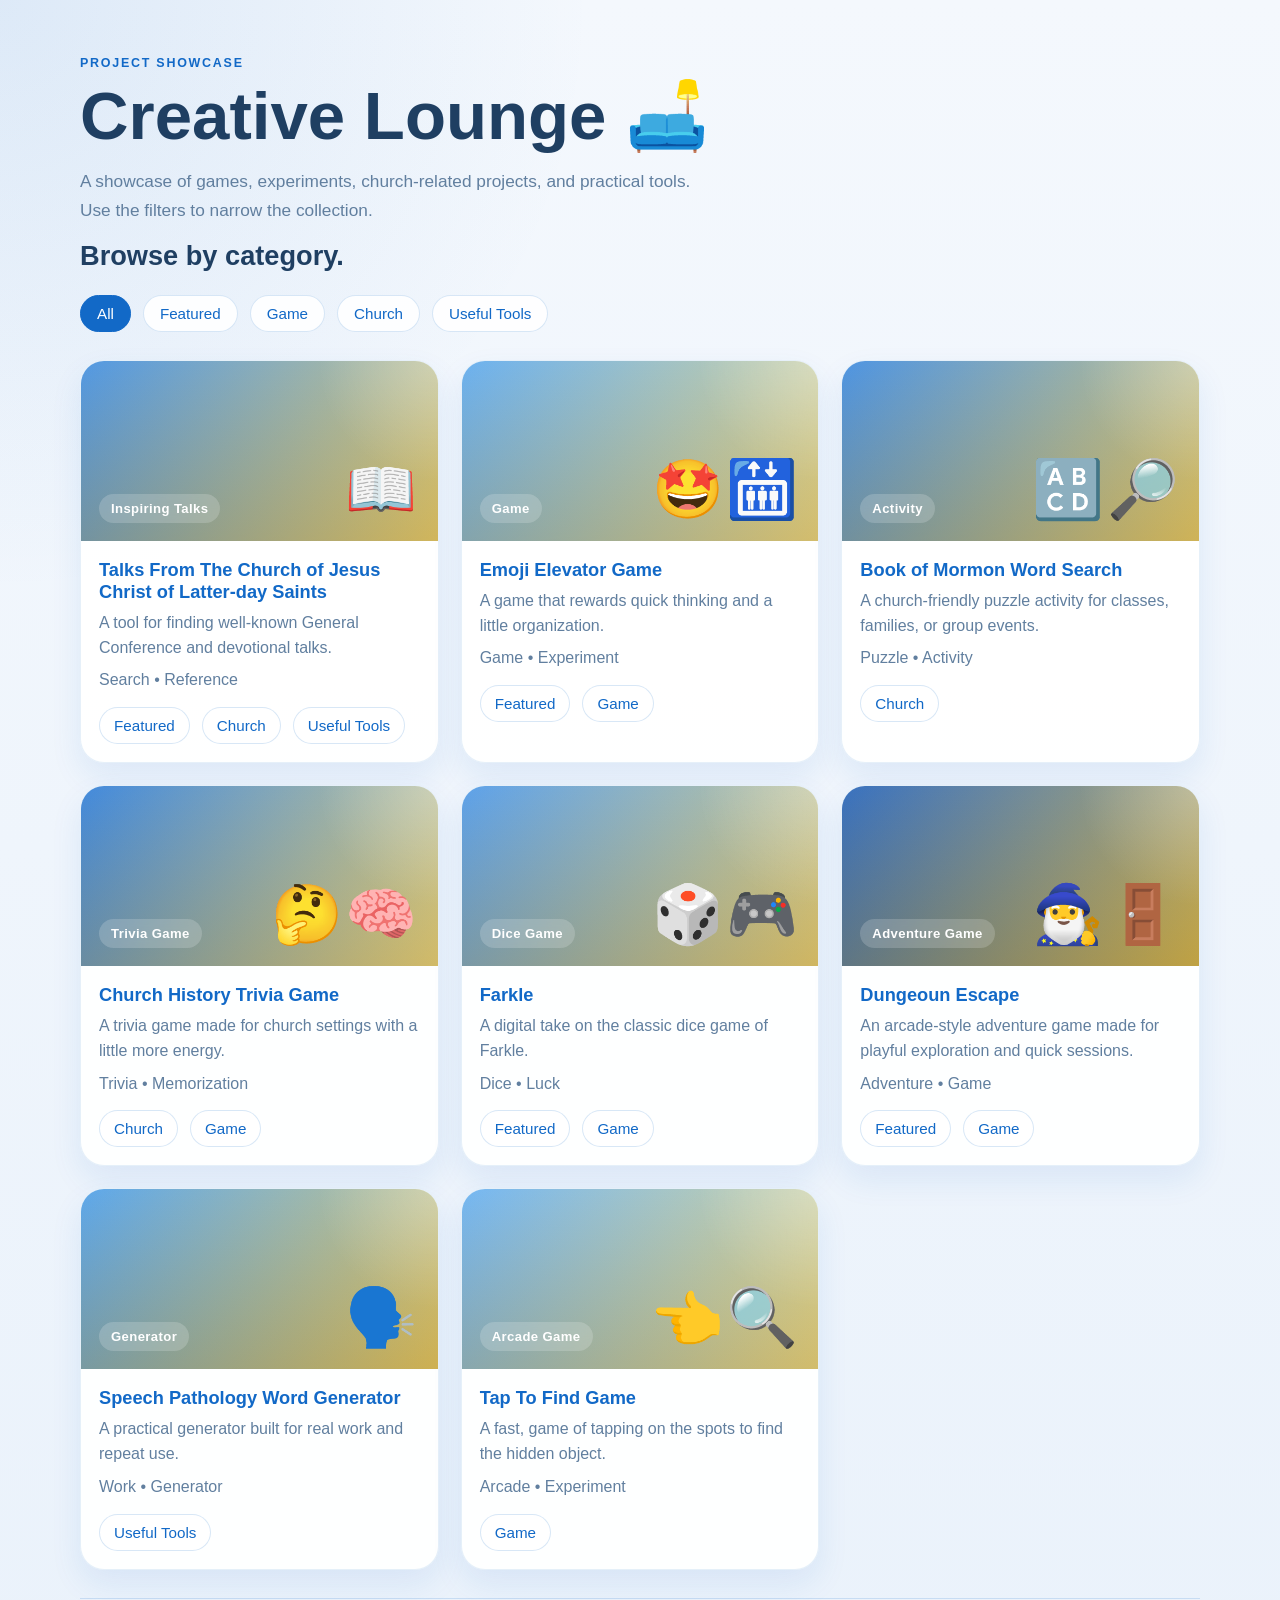
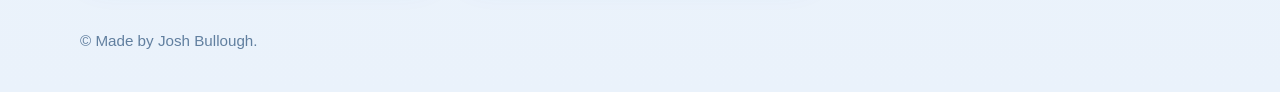
==== commit 00264f19: "Updated featured section" ====
--- a/index.html
+++ b/index.html
@@ -45,7 +45,7 @@
                     </span>
                 </a>
 
-                <a class="catalog-card showcase-card preview-emoji" data-tags="game" href="/emoji-elevator-game/" target="_blank" rel="noreferrer">
+                <a class="catalog-card showcase-card preview-emoji" data-tags="featured game" href="/emoji-elevator-game/" target="_blank" rel="noreferrer">
                     <span class="showcase-preview">
                         <span class="preview-label">Game</span>
                         <span class="preview-mark">🤩🛗</span>
@@ -55,6 +55,7 @@
                         <span class="project-description">A game that rewards quick thinking and a little organization.</span>
                         <span class="project-meta">Game &bull; Experiment</span>
                         <span class="tag-row">
+                            <span class="tag">Featured</span>
                             <span class="tag">Game</span>
                         </span>
                     </span>
@@ -75,7 +76,7 @@
                     </span>
                 </a>
 
-                <a class="catalog-card showcase-card preview-trivia" data-tags="featured church game" href="/church-trivia-game/" target="_blank" rel="noreferrer">
+                <a class="catalog-card showcase-card preview-trivia" data-tags="church game" href="/church-trivia-game/" target="_blank" rel="noreferrer">
                     <span class="showcase-preview">
                         <span class="preview-label">Trivia Game</span>
                         <span class="preview-mark">🤔🧠</span>
@@ -85,14 +86,13 @@
                         <span class="project-description">A trivia game made for church settings with a little more energy.</span>
                         <span class="project-meta">Trivia &bull; Memorization</span>
                         <span class="tag-row">
-                            <span class="tag">Featured</span>
                             <span class="tag">Church</span>
                             <span class="tag">Game</span>
                         </span>
                     </span>
                 </a>
 
-                <a class="catalog-card showcase-card preview-farkle" data-tags="game" href="/farkle/" target="_blank" rel="noreferrer">
+                <a class="catalog-card showcase-card preview-farkle" data-tags="featured game" href="/farkle/" target="_blank" rel="noreferrer">
                     <span class="showcase-preview">
                         <span class="preview-label">Dice Game</span>
                         <span class="preview-mark">🎲🎮</span>
@@ -102,12 +102,13 @@
                         <span class="project-description">A digital take on the classic dice game of Farkle.</span>
                         <span class="project-meta">Dice &bull; Luck</span>
                         <span class="tag-row">
+                            <span class="tag">Featured</span>
                             <span class="tag">Game</span>
                         </span>
                     </span>
                 </a>
 
-                <a class="catalog-card showcase-card preview-dungeon" data-tags="game" href="/dungeoun-escape/" target="_blank" rel="noreferrer">
+                <a class="catalog-card showcase-card preview-dungeon" data-tags="featured game" href="/dungeoun-escape/" target="_blank" rel="noreferrer">
                     <span class="showcase-preview">
                         <span class="preview-label">Adventure Game</span>
                         <span class="preview-mark">🧙‍♂️🚪</span>
@@ -117,12 +118,13 @@
                         <span class="project-description">An arcade-style adventure game made for playful exploration and quick sessions.</span>
                         <span class="project-meta">Adventure &bull; Game</span>
                         <span class="tag-row">
+                            <span class="tag">Featured</span>
                             <span class="tag">Game</span>
                         </span>
                     </span>
                 </a>
 
-                <a class="catalog-card showcase-card preview-speech" data-tags="featured tools" href="/speech-pathology-app/" target="_blank" rel="noreferrer">
+                <a class="catalog-card showcase-card preview-speech" data-tags="tools" href="/speech-pathology-app/" target="_blank" rel="noreferrer">
                     <span class="showcase-preview">
                         <span class="preview-label">Generator</span>
                         <span class="preview-mark">🗣️</span>
@@ -132,7 +134,6 @@
                         <span class="project-description">A practical generator built for real work and repeat use.</span>
                         <span class="project-meta">Work &bull; Generator</span>
                         <span class="tag-row">
-                            <span class="tag">Featured</span>
                             <span class="tag">Useful Tools</span>
                         </span>
                     </span>
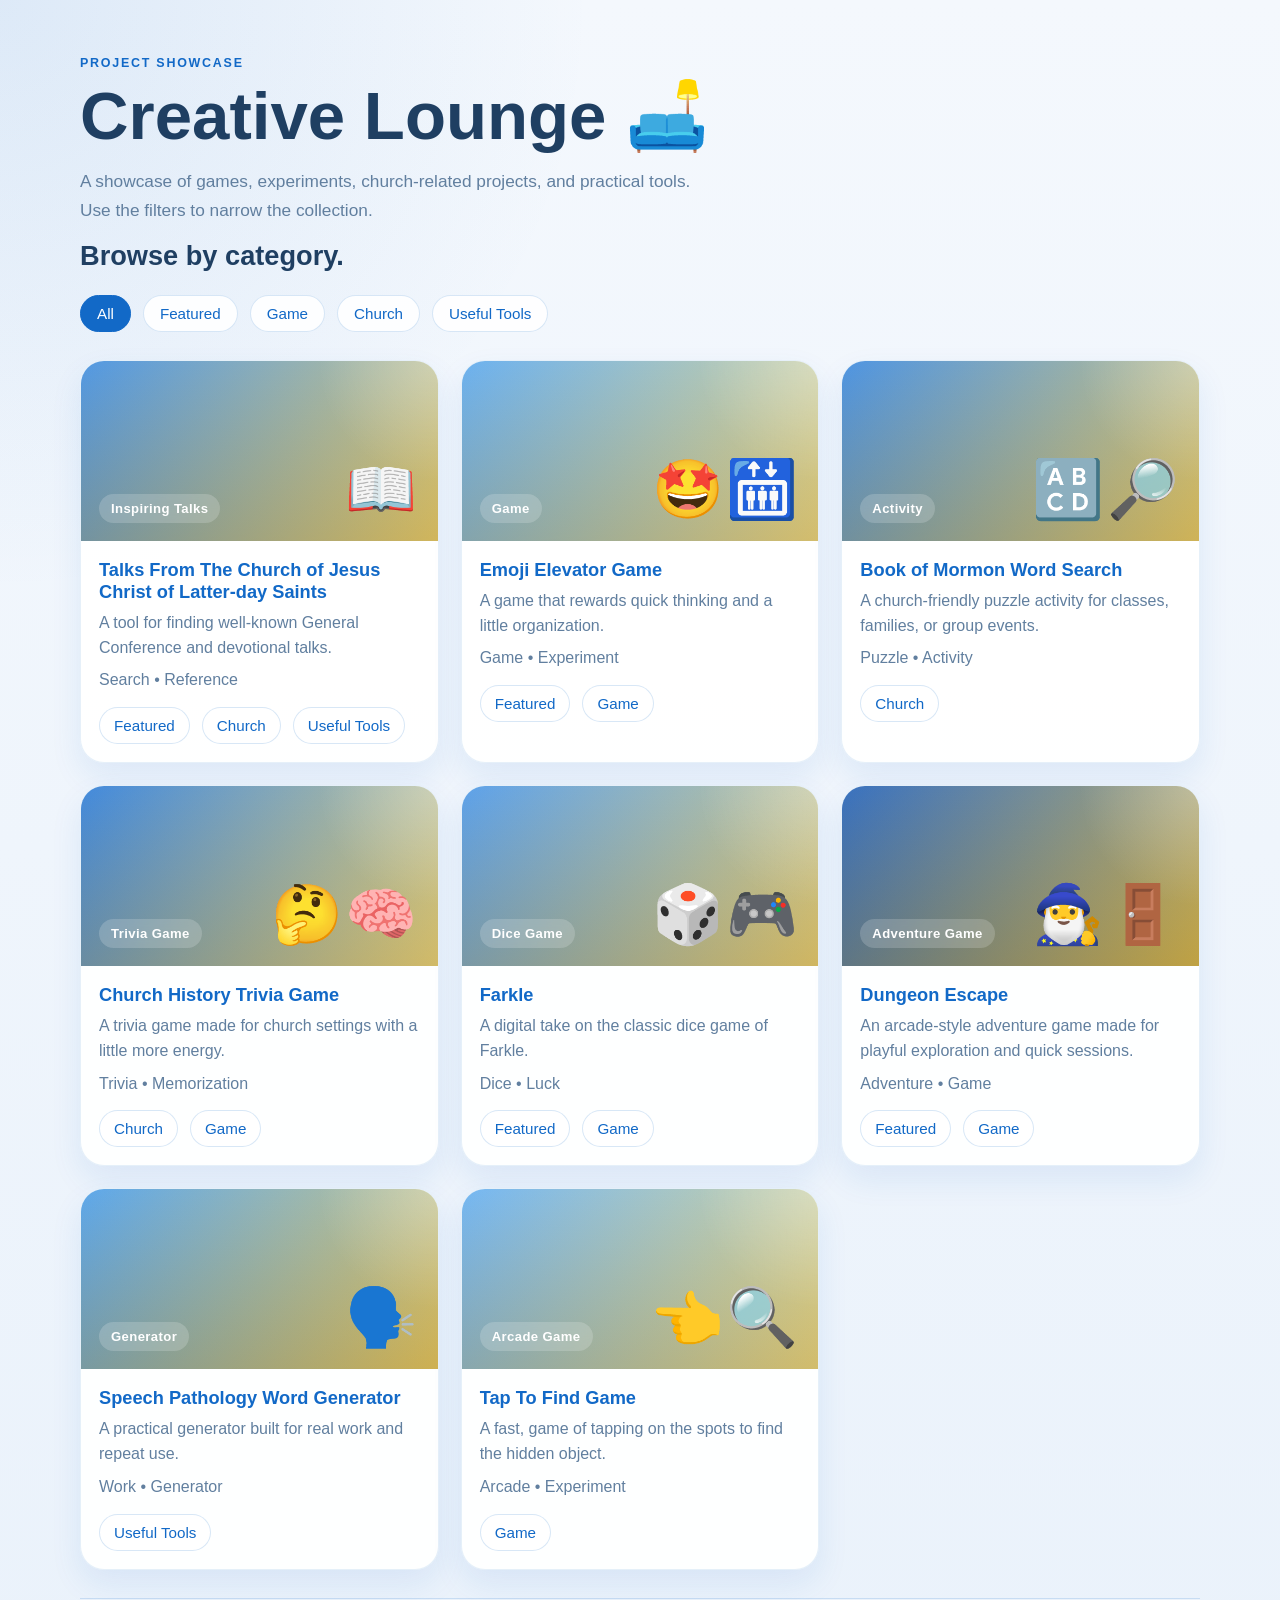
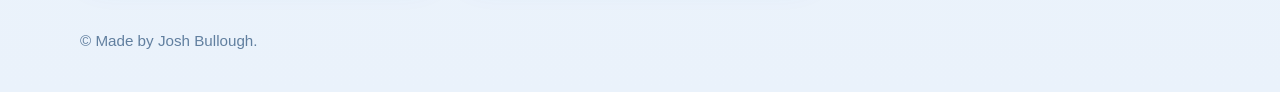
==== commit 9871a606: "fixed spelling" ====
--- a/index.html
+++ b/index.html
@@ -108,13 +108,13 @@
                     </span>
                 </a>
 
-                <a class="catalog-card showcase-card preview-dungeon" data-tags="featured game" href="/dungeoun-escape/" target="_blank" rel="noreferrer">
+                <a class="catalog-card showcase-card preview-dungeon" data-tags="featured game" href="/dungeon-escape/" target="_blank" rel="noreferrer">
                     <span class="showcase-preview">
                         <span class="preview-label">Adventure Game</span>
                         <span class="preview-mark">🧙‍♂️🚪</span>
                     </span>
                     <span class="showcase-body">
-                        <span class="project-title">Dungeoun Escape</span>
+                        <span class="project-title">Dungeon Escape</span>
                         <span class="project-description">An arcade-style adventure game made for playful exploration and quick sessions.</span>
                         <span class="project-meta">Adventure &bull; Game</span>
                         <span class="tag-row">
